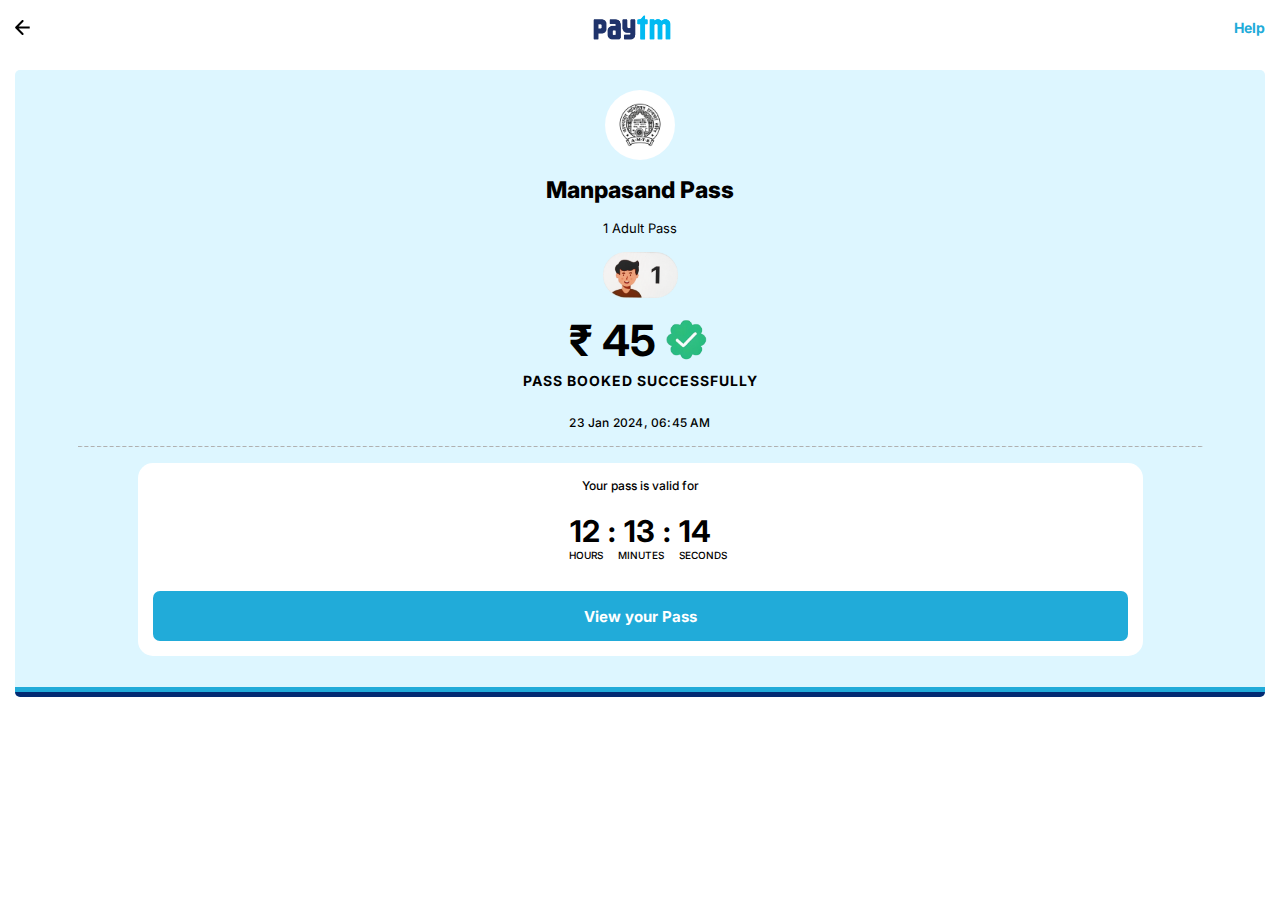
==== index.html @ 37f9fff2 "blue-box-done" ====
<!DOCTYPE html>
<html lang="en">
<head>
    <title>Paytm</title>
    <meta charset="UTF-8">
    <meta name="viewport" content="width=device-width, initial-scale=1.0">
    <link rel="stylesheet" href="styles.css">
    <link rel="shortcut icon" type="image/x-icon" href="assets/icon.png"/>
    <link rel="preconnect" href="https://fonts.googleapis.com">
    <link rel="preconnect" href="https://fonts.gstatic.com" crossorigin>
    <link href="https://fonts.googleapis.com/css2?family=Inter:wght@100;200;300;400;500;600;700;800;900&display=swap" rel="stylesheet">
</head>
<body>
    <header>
        <div class="nav">
            <div></div>
            <div id="fullscreen-btn"></div>
            <div>Help</div>
        </div>
    </header>
    <section>
        <div class="blue-container">
            <div class="amts"></div>
            <div class="manpasand">Manpasand Pass</div>
            <div class="adult">1 Adult Pass</div>
            <div class="user"></div>
            <div class="price">
                <span>₹ 45</span>
                <div class="green-tick"></div>
            </div>
            <div class="pass-booked">PASS BOOKED SUCCESSFULLY</div>
            <div class="date">23 Jan 2024, 06:45 AM</div>
            <div class="line"></div>
            <div class="countdown-box">
                <div class="pass-valid-for">Your pass is valid for</div>
                <div class="timer">
                    <div class="hours">12</div>
                    <div class="colon">:</div>
                    <div class="minutes">13</div>
                    <div class="color">:</div>
                    <div class="seconds">14</div>
                </div>
                <div class="timer-details">
                    <div class="hours">HOURS</div>
                    <div class="minutes">MINUTES</div>
                    <div class="seconds">SECONDS</div>
                </div>
                <div class="view-pass">View your Pass</div>
            </div>
            <div class="rects">
                <div class="last-2nd"></div>
                <div class="last"></div>
            </div>
        </div>
        
        <div class="trip-details"></div>
    </section>
    <script src="/scripts.js"></script>
</body>
</html>
---- styles.css ----
:root {
    --blue1: #ddf6ff;
    --blue2: #21abd9;
    --blue3: #022a72;
}

body {
    margin: 15px;
    font-family: "Inter", Helvetica, Arial, sans-serif;
    display: flex;
    gap: 30px;
    flex-direction: column;
}

.nav {
    display: flex;
    justify-content: space-between;
}

.nav>div:nth-child(1) {
    width: 15px;
    height: 20px;
    margin: auto 0;
    background-image: url(assets/back.svg);
    background-repeat: no-repeat;
    background-position: center;
    background-size: 100%;
}
.nav>div:nth-child(2) {
    width: 100px;
    height: 25px;
    margin: auto 0;
    background-image: url(assets/paytm.png);
    background-repeat: no-repeat;
    background-position: center;
    background-size: 100%;
}
.nav>div:nth-child(3) {
    font-size: 14px;
    margin: auto 0;
    font-weight: bold; 
    color: var(--blue2);
}


.blue-container {
    width: 100%;
    border-radius: 5px;
    background: var(--blue1);
    display: flex;
    flex-direction: column;
    align-items: center;
    gap: 16px;
    padding-top: 20px;
}

.amts {
    width: 70px;
    height: 70px;
    border-radius: 50%;
    background-color: #fff;
    background-image: url(/assets/amts.png);
    background-size: 80%;
    background-repeat: no-repeat;
    background-position: center;
}

.manpasand {
    font-size: 23px;
    font-weight: 800;
}

.adult {
    font-size: 13px;
}

.user {
    width: 75px;
    height: 46px;
    background-image: url(/assets/user.png);
    background-repeat: no-repeat;
    background-size: 100%;
}

.price {
    display: flex;
    gap: 5px;
    font-size: 43px;
    font-weight: 700;
}

.green-tick {
    height: 50px;
    width: 50px;
    background-image: url(/assets/green-tick.png);
    background-repeat: no-repeat;
    background-position: center;
    background-size: 90%;
}

.pass-booked {
    font-size: 14px;
    font-weight: 700;
    letter-spacing: 1px;
    margin-top: -10px;
}

.date {
    font-size: 12px;
    font-weight: 500;
    letter-spacing: 0.2px;
    margin-top: 10px;
}

.line {
    height: 1.2px;
    width: 90%;
    background-image: url(/assets/dash.png);
    background-size: auto 100%;
}

.countdown-box {
    display: flex;
    flex-direction: column;
    align-items: center;
    width: 78%;
    background: #fff;
    border-radius: 15px;
    padding: 15px;
}

.pass-valid-for {
    font-size: 12px;
    font-weight: 500;
}

.timer {
    padding-top: 20px;
    display: flex;
    gap: 8px;
    font-size: 30px;
    font-weight: 700;
}
.timer-details {
    display: flex;
    gap: 15px;
    font-size: 10px;
    font-weight: 500;
    margin-right: -15px;
}

.view-pass {
    margin-top: 30px;
    font-size: 15px;
    font-weight: 700;
    height: 50px;
    width: 100%;
    color: #fff;
    display: flex;
    align-items: center;
    justify-content: center;
    background-color: var(--blue2);
    border-radius: 7px;
}

.rects {
    margin-top: 15px;
    display: flex;
    flex-direction: column;
    align-items: center;
    width: 100%;
    height: auto;
}

.last-2nd {
    height: 5px;
    width: 100%;
    background-color: var(--blue2);
}

.last {
    height: 5px;
    width: 100%;
    background-color: var(--blue3);
    border-radius: 0 0 5px 5px;
}
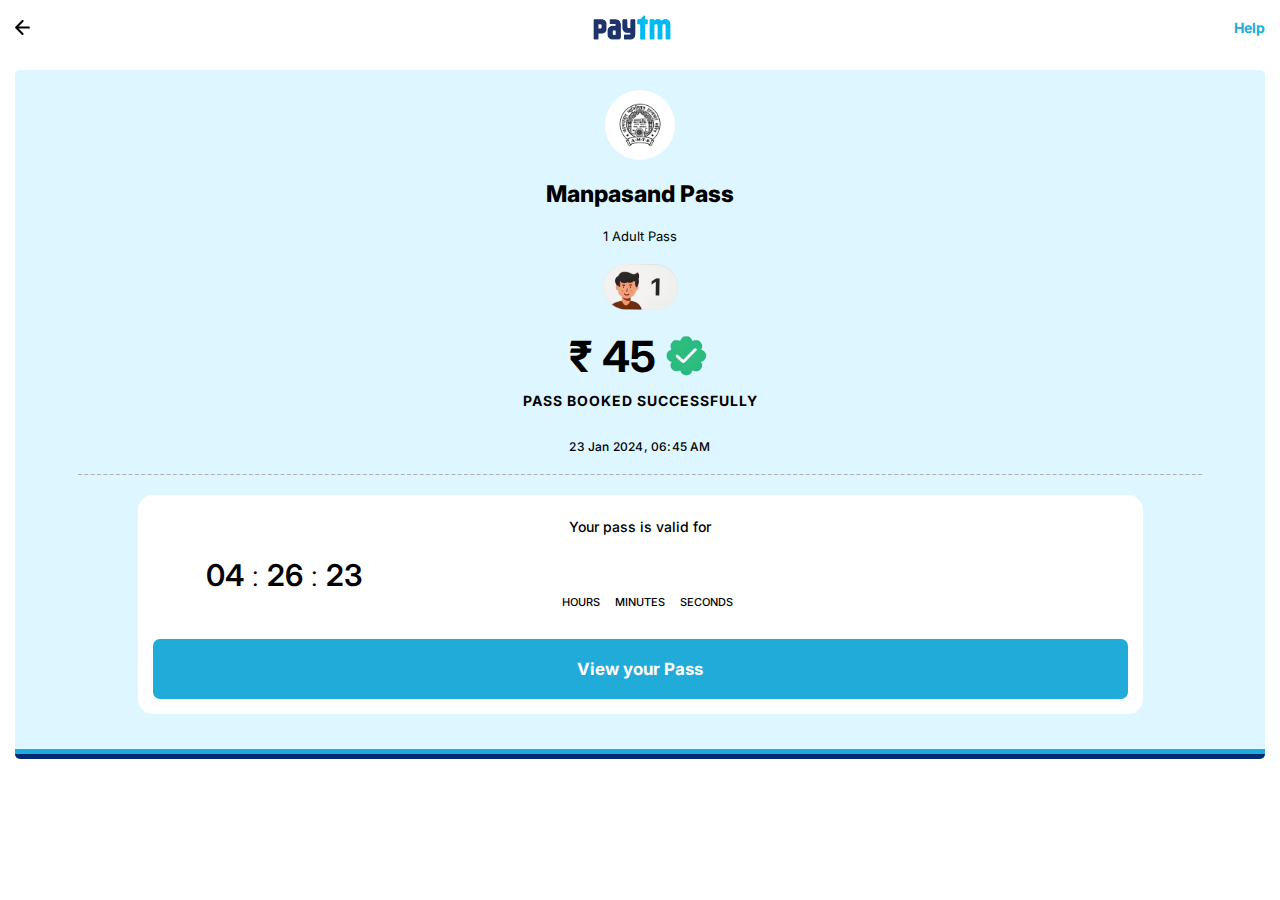
==== commit 4e95b09b: "test" ====
--- a/index.html
+++ b/index.html
@@ -34,11 +34,11 @@
             <div class="countdown-box">
                 <div class="pass-valid-for">Your pass is valid for</div>
                 <div class="timer">
-                    <div class="hours">12</div>
+                    <div class="hours" id="hours">12</div>
                     <div class="colon">:</div>
-                    <div class="minutes">13</div>
-                    <div class="color">:</div>
-                    <div class="seconds">14</div>
+                    <div class="minutes" id="minutes">13</div>
+                    <div class="colon">:</div>
+                    <div class="seconds" id="seconds">14</div>
                 </div>
                 <div class="timer-details">
                     <div class="hours">HOURS</div>
--- a/styles.css
+++ b/styles.css
@@ -50,7 +50,7 @@
     display: flex;
     flex-direction: column;
     align-items: center;
-    gap: 16px;
+    gap: 20px;
     padding-top: 20px;
 }
 
@@ -120,6 +120,7 @@
 }
 
 .countdown-box {
+    position: relative;
     display: flex;
     flex-direction: column;
     align-items: center;
@@ -127,33 +128,41 @@
     background: #fff;
     border-radius: 15px;
     padding: 15px;
+    padding-top: 23px;
 }
 
 .pass-valid-for {
-    font-size: 12px;
+    font-size: 14px;
     font-weight: 500;
 }
 
 .timer {
-    padding-top: 20px;
+    position: absolute;
+    left: 68px;
+    top: 40px;
+    padding-top: 22px;
     display: flex;
     gap: 8px;
     font-size: 30px;
-    font-weight: 700;
+    font-weight: 600;
+}
+.colon {
+    font-weight: 300;
 }
 .timer-details {
     display: flex;
     gap: 15px;
-    font-size: 10px;
+    font-size: 11px;
     font-weight: 500;
+    margin-top: 60px;
     margin-right: -15px;
 }
 
 .view-pass {
     margin-top: 30px;
-    font-size: 15px;
+    font-size: 17px;
     font-weight: 700;
-    height: 50px;
+    height: 60px;
     width: 100%;
     color: #fff;
     display: flex;
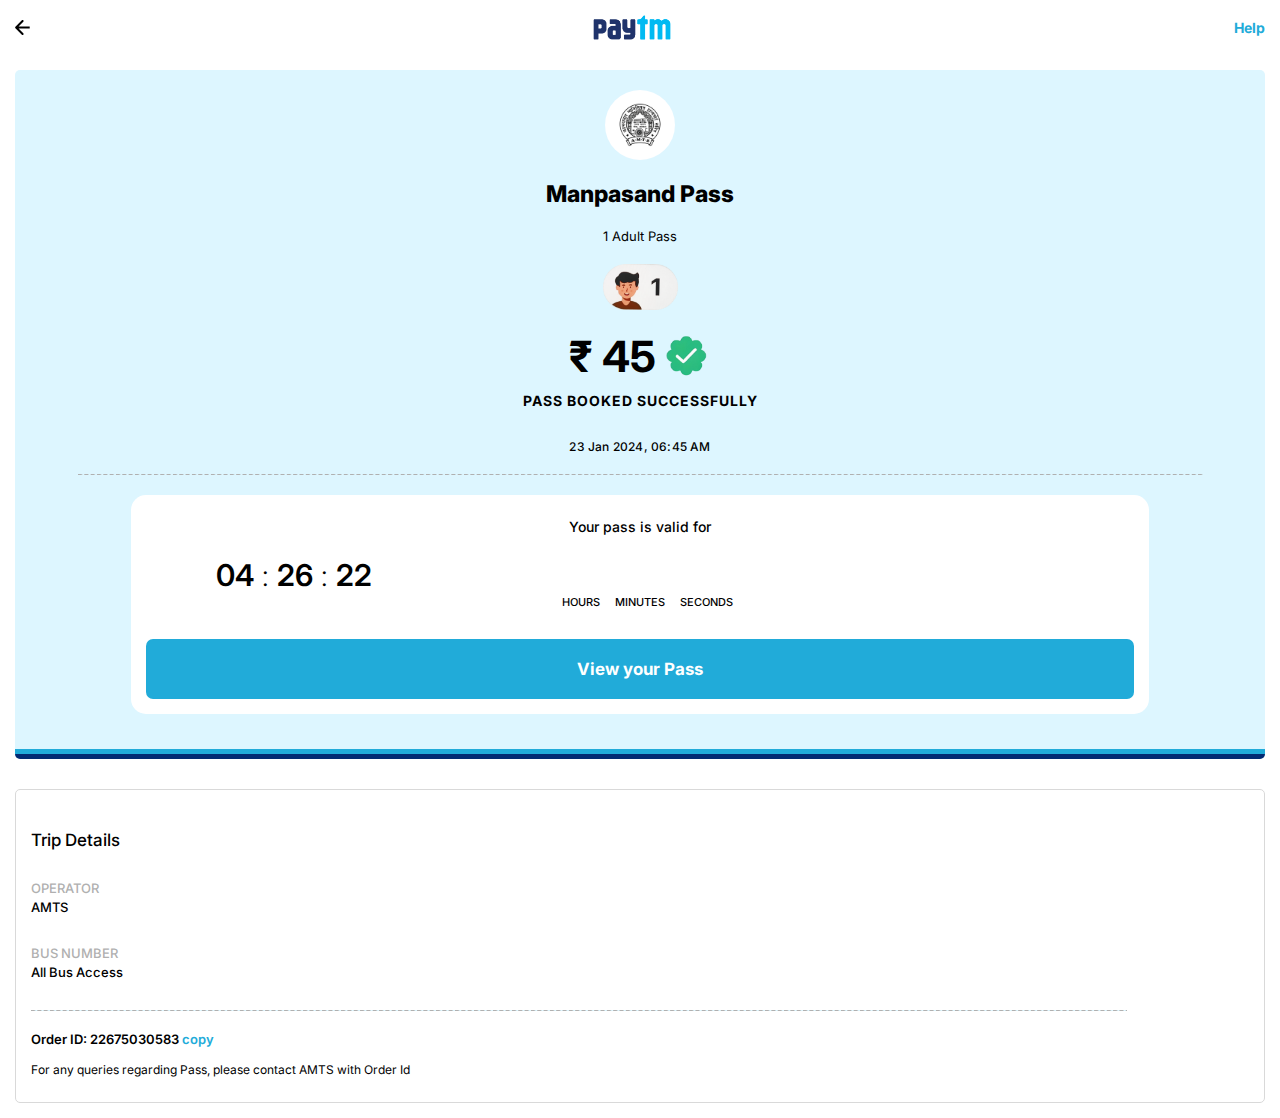
==== commit 90dec5db: "trip-details" ====
--- a/index.html
+++ b/index.html
@@ -53,7 +53,24 @@
             </div>
         </div>
         
-        <div class="trip-details"></div>
+        <div class="trip-details">
+            <div class="heading-trip">Trip Details</div>
+            <div class="operator">
+                <div class="operator-title">OPERATOR</div>
+                <div class="operator-name">AMTS</div>
+            </div>
+            <div class="operator">
+                <div class="operator-title">BUS NUMBER</div>
+                <div class="operator-name">All Bus Access</div>
+            </div>
+            <div class="final-trip-div">
+                <div class="line"></div>
+                <div class="order">
+                    <div class="order-id">Order ID: 22675030583 <span style="color: var(--blue2) !important;">copy</span></div>
+                    <div class="order-support">For any queries regarding Pass, please contact AMTS with Order Id</div>
+                </div>
+            </div>
+        </div>
     </section>
     <script src="/scripts.js"></script>
 </body>
--- a/styles.css
+++ b/styles.css
@@ -124,7 +124,7 @@
     display: flex;
     flex-direction: column;
     align-items: center;
-    width: 78%;
+    width: 79%;
     background: #fff;
     border-radius: 15px;
     padding: 15px;
@@ -138,7 +138,7 @@
 
 .timer {
     position: absolute;
-    left: 68px;
+    left: 85px;
     top: 40px;
     padding-top: 22px;
     display: flex;
@@ -192,4 +192,54 @@
     width: 100%;
     background-color: var(--blue3);
     border-radius: 0 0 5px 5px;
+}
+
+
+.trip-details {
+    display: flex;
+    flex-direction: column;
+    padding: 15px;
+    padding-top: 40px;
+    border: 1px solid #d9d9d9;
+    margin-top: 30px;
+    border-radius: 5px;
+    gap: 30px;
+}
+
+.heading-trip {
+    font-size: 17px;
+    font-weight: 500;
+}
+
+.operator {
+    display: flex;
+    flex-direction: column;
+    gap: 3px;
+    font-size: 13px;
+    font-weight: 500;
+}
+
+.operator-title {
+    color: #b0b0b0;
+}
+
+.final-trip-div {
+    display: flex;
+    flex-direction: column;
+    gap: 20px;
+}
+
+.order {
+    width: 85%;
+    display: flex;
+    flex-direction: column;
+    gap: 15px;
+    font-size: 13px;
+    font-weight: 600;
+    margin-bottom: 10px;
+}
+
+.order-support {
+    font-size: 12px;
+    font-weight: 400;
 }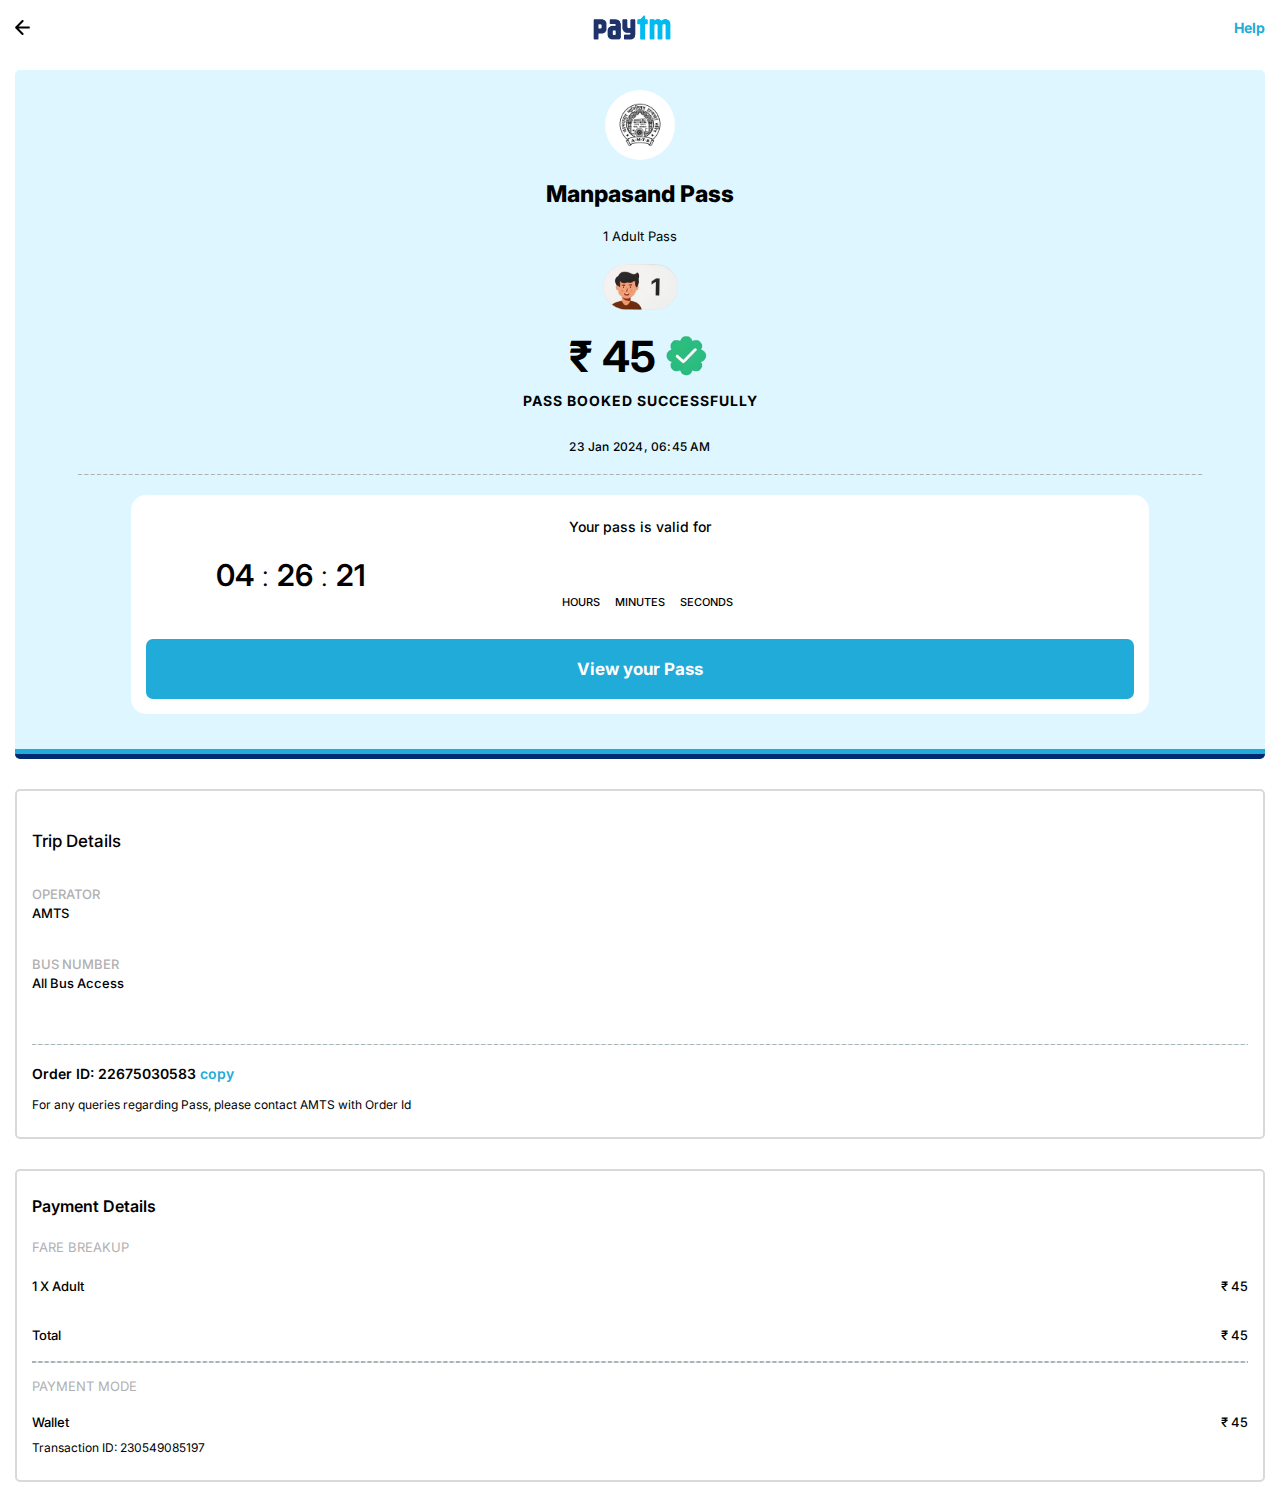
==== commit 2f380e43: "done-maybe" ====
--- a/index.html
+++ b/index.html
@@ -30,7 +30,7 @@
             </div>
             <div class="pass-booked">PASS BOOKED SUCCESSFULLY</div>
             <div class="date">23 Jan 2024, 06:45 AM</div>
-            <div class="line"></div>
+            <div class="line" style="width: 90%;"></div>
             <div class="countdown-box">
                 <div class="pass-valid-for">Your pass is valid for</div>
                 <div class="timer">
@@ -71,6 +71,30 @@
                 </div>
             </div>
         </div>
+
+        <div class="payment">
+            <div class="heading-payment">Payment Details</div>
+            <div class="operator-title">FARE BREAKUP</div>
+            <div class="tickets">
+                <div class="1xadult">1 X Adult</div>
+                <div class="45rs">₹ 45</div>
+            </div>
+            <div class="tickets" style="margin-top: 10px;">
+                <div class="1xadult">Total</div>
+                <div class="45rs">₹ 45</div>
+            </div>
+            <div class="final-payment-div">
+                <div class="line" style="margin-top: -5px;margin-bottom: 5px;"></div>
+                <div class="operator-title">PAYMENT MODE</div>
+                <div class="tickets" style="margin-top: 10px;">
+                    <div class="1xadult">Wallet</div>
+                    <div class="45rs">₹ 45</div>
+                </div>
+                <div class="order">
+                    <div class="order-support">Transaction ID: 230549085197</div>
+                </div>
+            </div>
+        </div>
     </section>
     <script src="/scripts.js"></script>
 </body>
--- a/styles.css
+++ b/styles.css
@@ -114,9 +114,10 @@
 
 .line {
     height: 1.2px;
-    width: 90%;
+    width: 100%;
     background-image: url(/assets/dash.png);
     background-size: auto 100%;
+    margin: auto;
 }
 
 .countdown-box {
@@ -200,10 +201,10 @@
     flex-direction: column;
     padding: 15px;
     padding-top: 40px;
-    border: 1px solid #d9d9d9;
+    border: 2px solid #d9d9d9;
     margin-top: 30px;
     border-radius: 5px;
-    gap: 30px;
+    gap: 35px;
 }
 
 .heading-trip {
@@ -220,6 +221,7 @@
 }
 
 .operator-title {
+    font-size: 13px;
     color: #b0b0b0;
 }
 
@@ -227,6 +229,7 @@
     display: flex;
     flex-direction: column;
     gap: 20px;
+    margin-top: 18px;
 }
 
 .order {
@@ -234,7 +237,7 @@
     display: flex;
     flex-direction: column;
     gap: 15px;
-    font-size: 13px;
+    font-size: 14px;
     font-weight: 600;
     margin-bottom: 10px;
 }
@@ -242,4 +245,32 @@
 .order-support {
     font-size: 12px;
     font-weight: 400;
+}
+
+.payment {
+    display: flex;
+    flex-direction: column;
+    padding: 15px;
+    padding-top: 25px;
+    border: 2px solid #d9d9d9;
+    margin-top: 30px;
+    border-radius: 5px;
+    gap: 23px;
+}
+
+.heading-payment {
+    font-weight: 600;
+}
+
+.tickets {
+    display: flex;
+    font-size: 13px;
+    font-weight: 500;
+    justify-content: space-between;
+}
+
+.final-payment-div {
+    display: flex;
+    flex-direction: column;
+    gap: 10px;
 }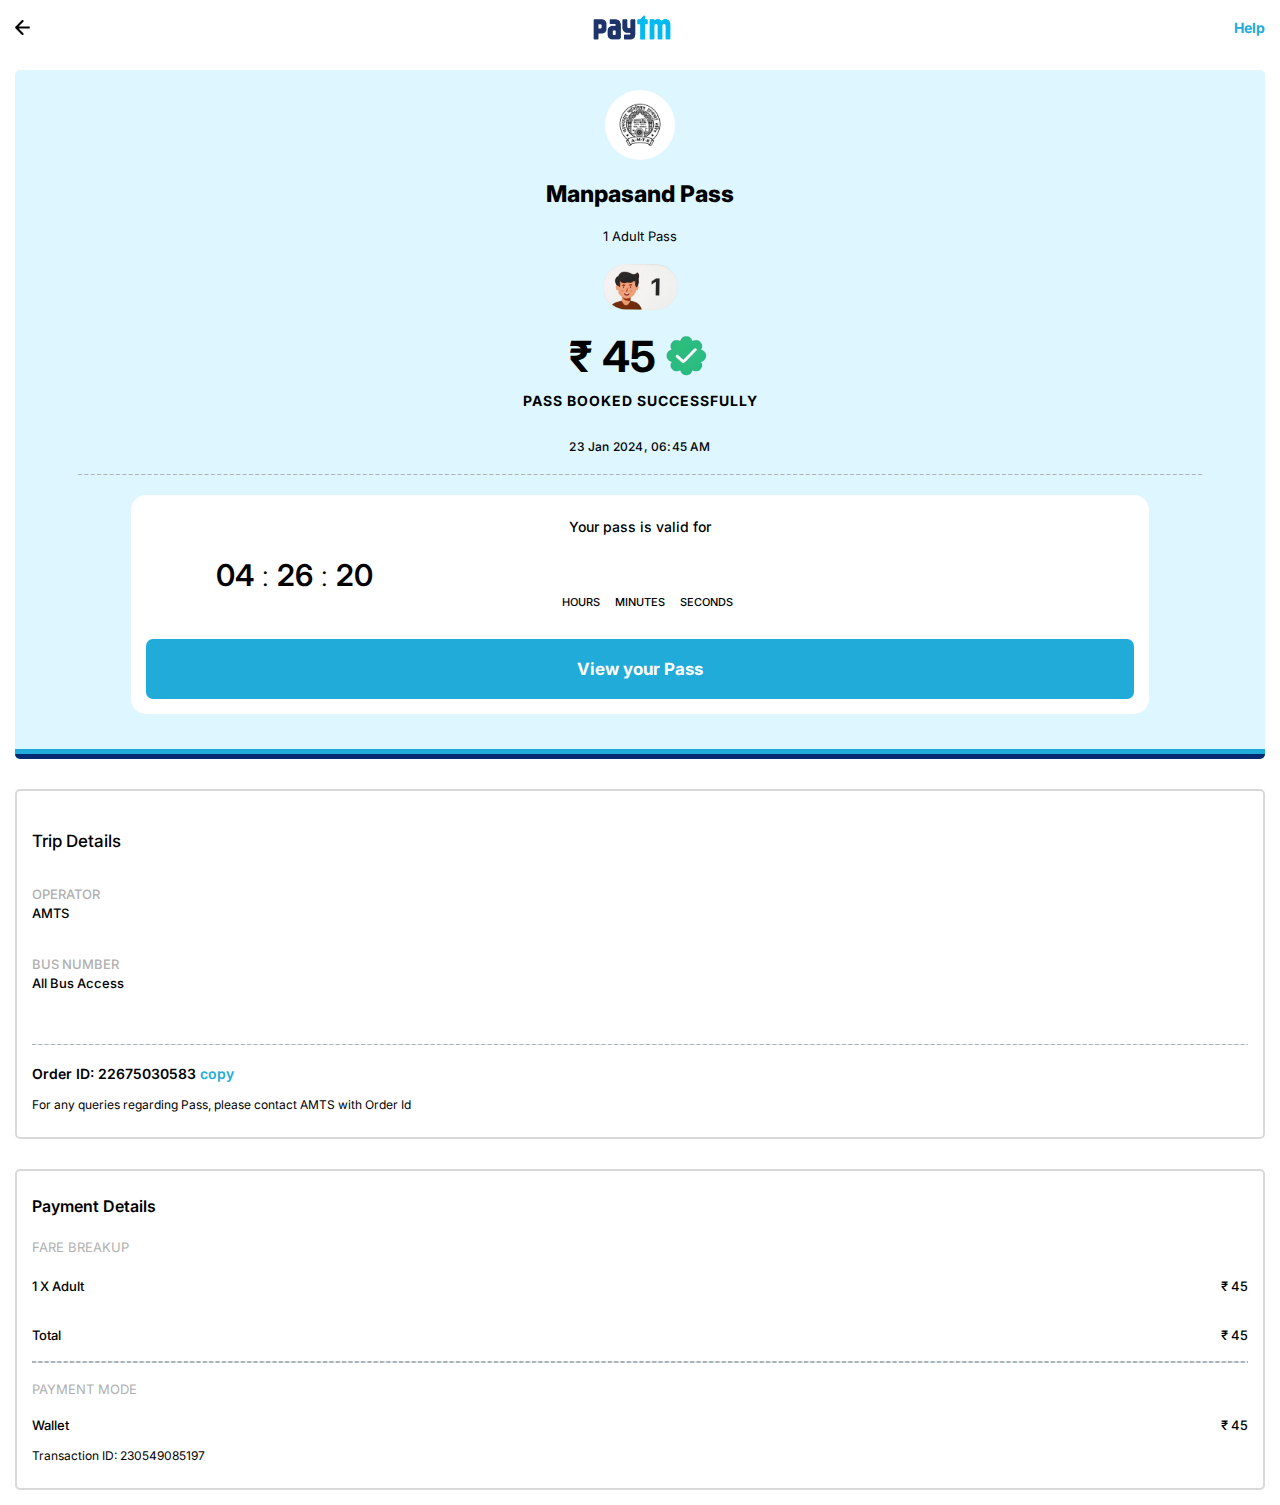
==== commit 73eb8f18: "maybe-done" ====
--- a/index.html
+++ b/index.html
@@ -84,9 +84,9 @@
                 <div class="45rs">₹ 45</div>
             </div>
             <div class="final-payment-div">
-                <div class="line" style="margin-top: -5px;margin-bottom: 5px;"></div>
+                <div class="line" style="margin-top: -5px;margin-bottom: 8px;"></div>
                 <div class="operator-title">PAYMENT MODE</div>
-                <div class="tickets" style="margin-top: 10px;">
+                <div class="tickets" style="margin-top: 10px; margin-bottom:5px;">
                     <div class="1xadult">Wallet</div>
                     <div class="45rs">₹ 45</div>
                 </div>
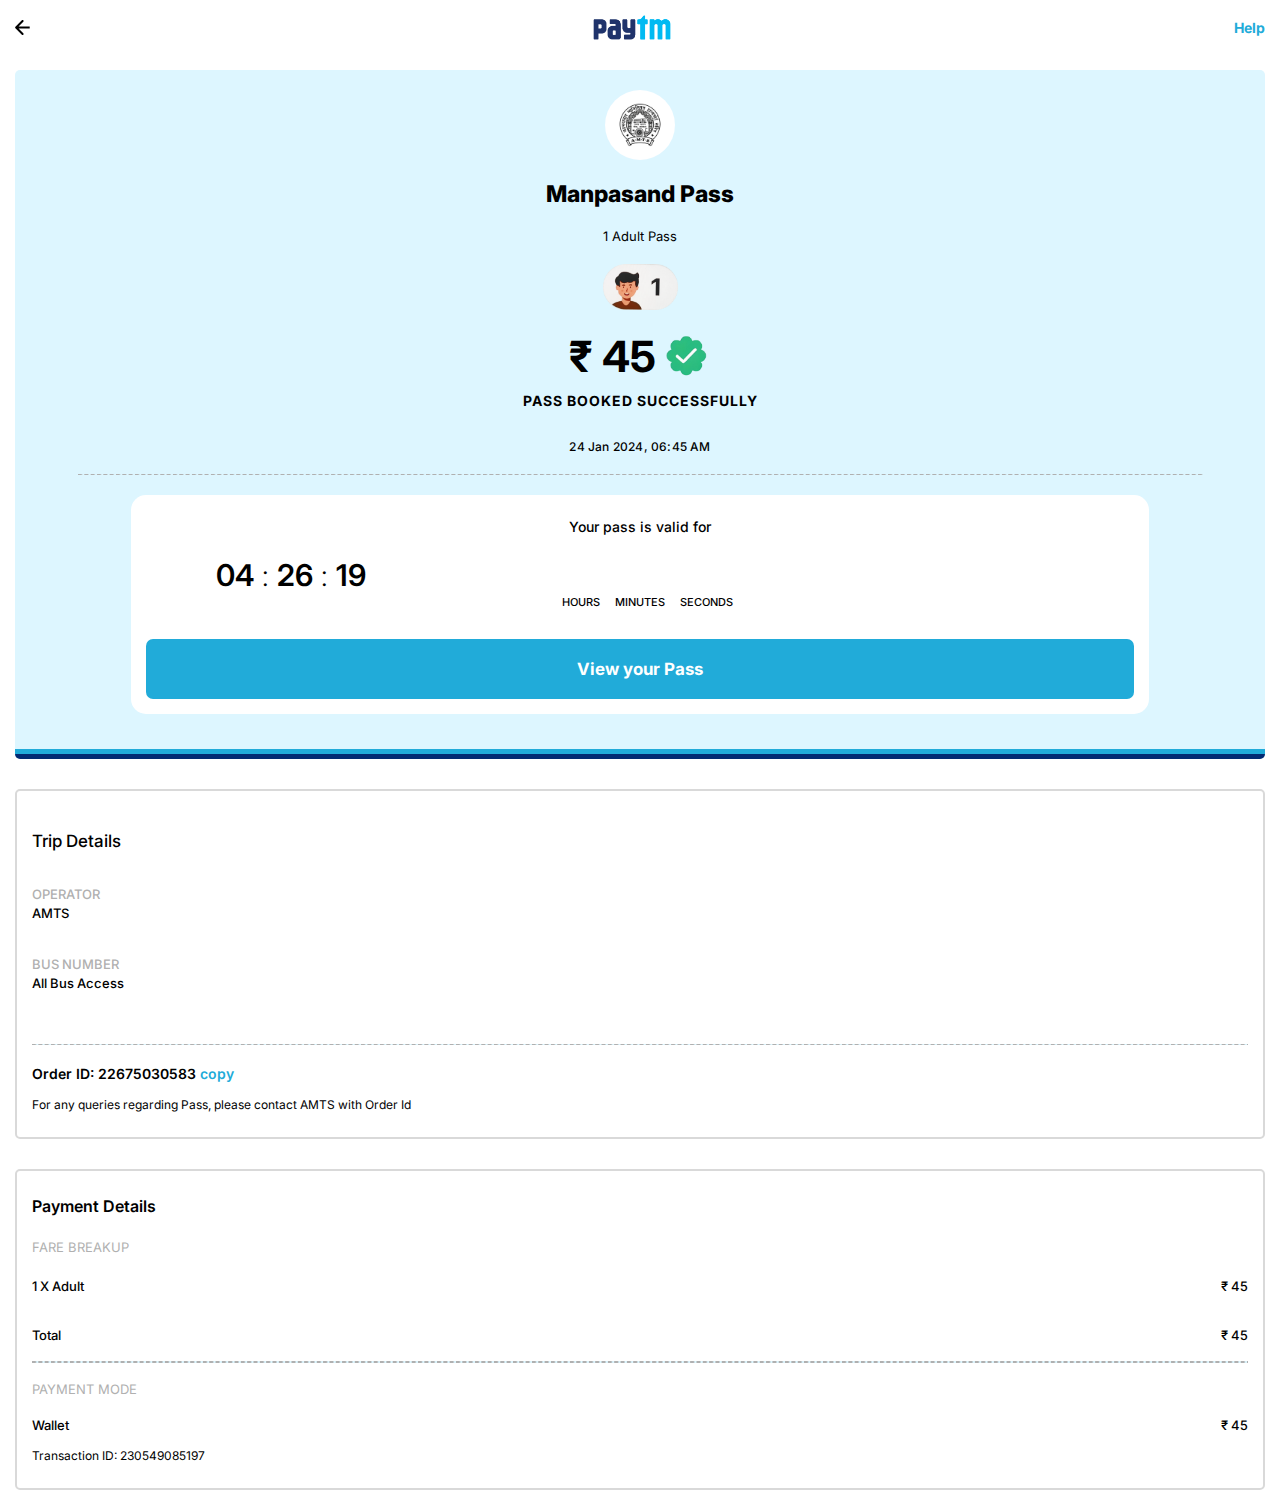
==== commit d129343f: "automatic-date-adjust" ====
--- a/index.html
+++ b/index.html
@@ -29,7 +29,7 @@
                 <div class="green-tick"></div>
             </div>
             <div class="pass-booked">PASS BOOKED SUCCESSFULLY</div>
-            <div class="date">23 Jan 2024, 06:45 AM</div>
+            <div class="date"><span id="date"></span> Jan 2024, 06:45 AM</div>
             <div class="line" style="width: 90%;"></div>
             <div class="countdown-box">
                 <div class="pass-valid-for">Your pass is valid for</div>
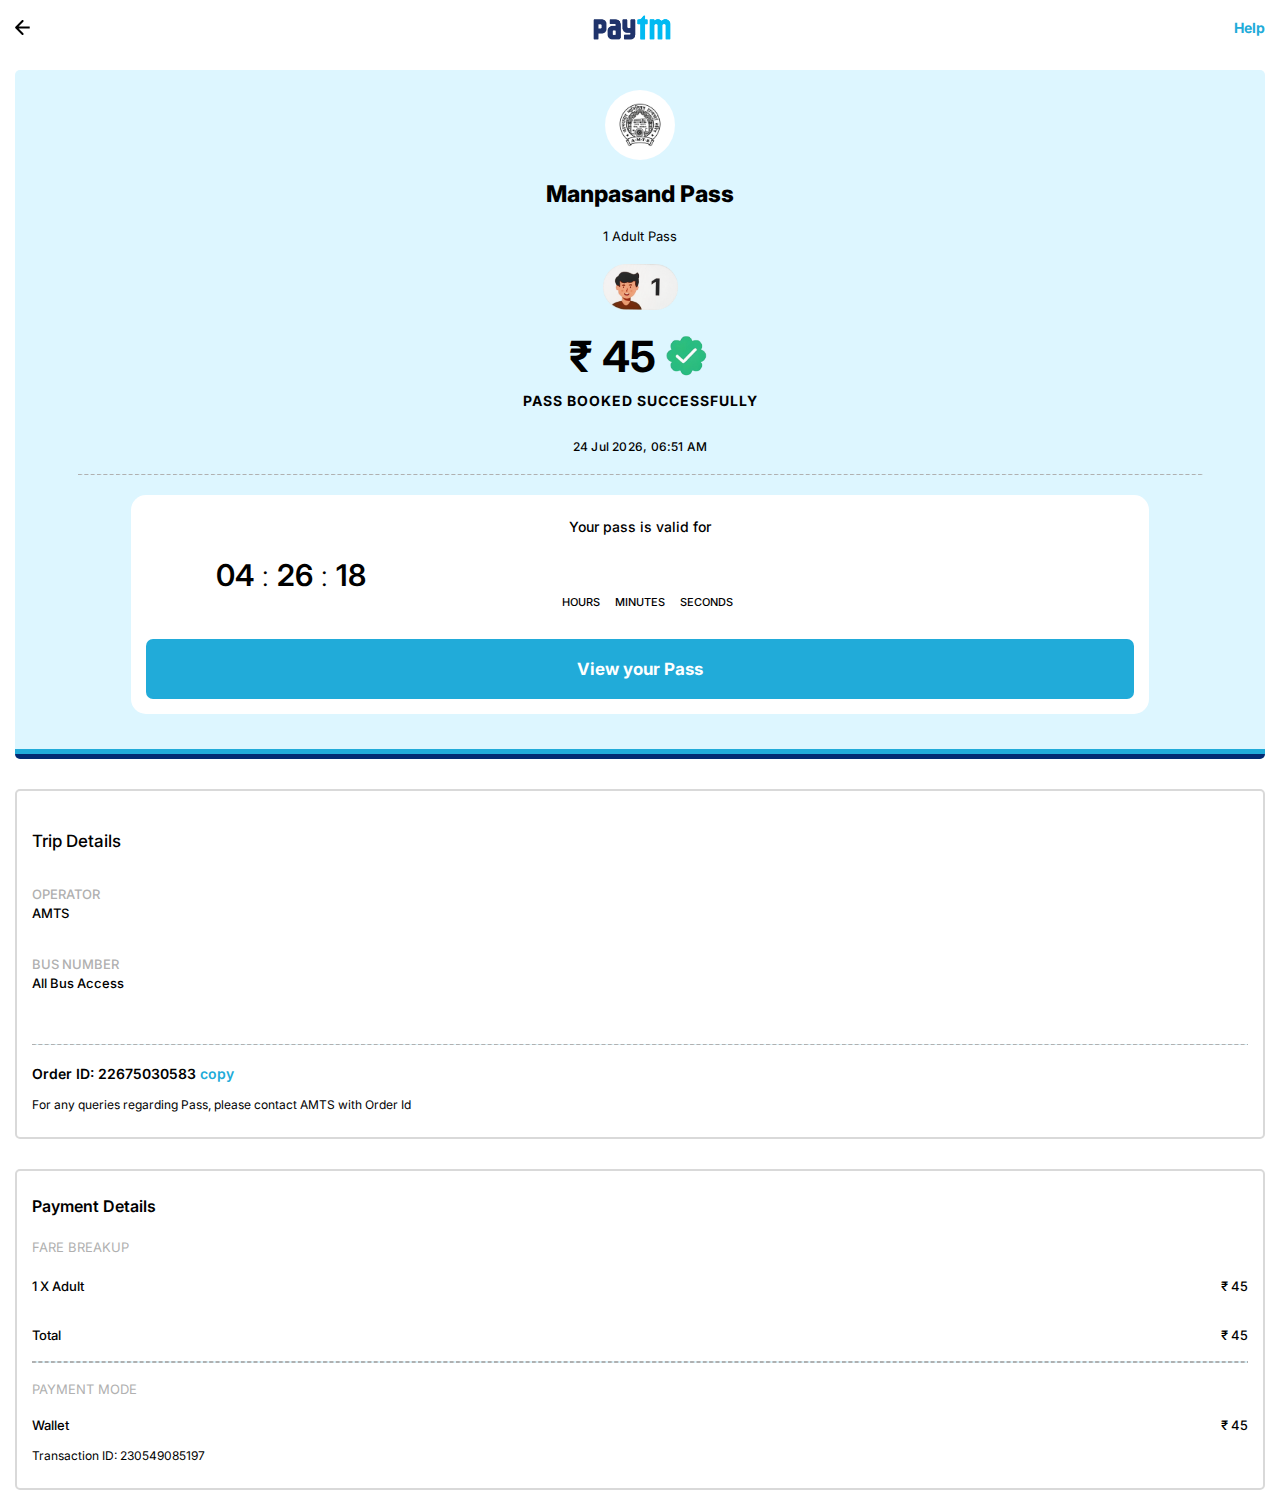
==== commit f6fc7b63: "automatic-date-adjust" ====
--- a/index.html
+++ b/index.html
@@ -29,7 +29,7 @@
                 <div class="green-tick"></div>
             </div>
             <div class="pass-booked">PASS BOOKED SUCCESSFULLY</div>
-            <div class="date"><span id="date"></span> Jan 2024, 06:45 AM</div>
+            <div class="date"><span id="date"></span> <span id="month"></span> <span id="year"></span>, 06:51 AM</div>
             <div class="line" style="width: 90%;"></div>
             <div class="countdown-box">
                 <div class="pass-valid-for">Your pass is valid for</div>
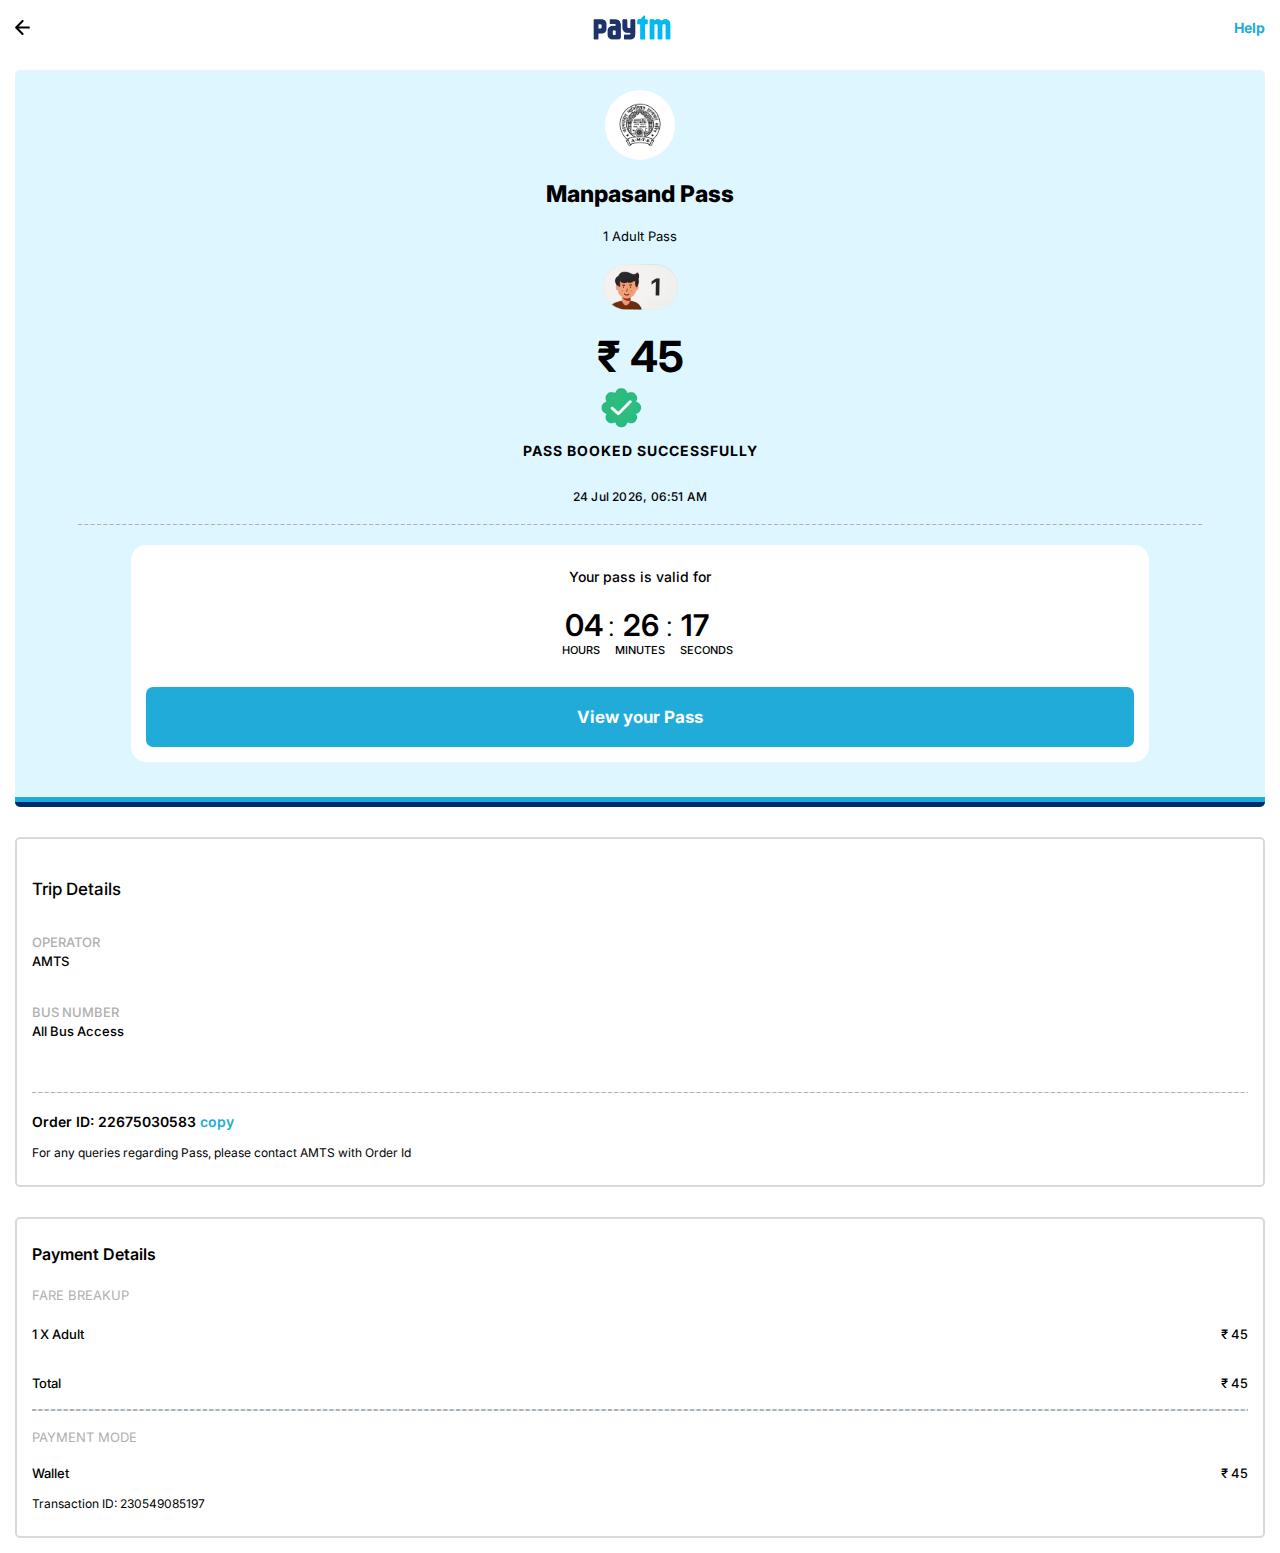
==== commit d5eed8db: "update html" ====
--- a/index.html
+++ b/index.html
@@ -25,7 +25,7 @@
             <div class="adult">1 Adult Pass</div>
             <div class="user"></div>
             <div class="price">
-                <span>₹ 45</span>
+                <span>₹ <span class="multi-price">45<span></span>
                 <div class="green-tick"></div>
             </div>
             <div class="pass-booked">PASS BOOKED SUCCESSFULLY</div>
@@ -77,18 +77,18 @@
             <div class="operator-title">FARE BREAKUP</div>
             <div class="tickets">
                 <div class="1xadult">1 X Adult</div>
-                <div class="45rs">₹ 45</div>
+                <div class="45rs">₹ <span class="multi-price">45<span></div>
             </div>
             <div class="tickets" style="margin-top: 10px;">
                 <div class="1xadult">Total</div>
-                <div class="45rs">₹ 45</div>
+                <div class="45rs">₹ <span class="multi-price">45<span></div>
             </div>
             <div class="final-payment-div">
                 <div class="line" style="margin-top: -5px;margin-bottom: 8px;"></div>
                 <div class="operator-title">PAYMENT MODE</div>
                 <div class="tickets" style="margin-top: 10px; margin-bottom:5px;">
                     <div class="1xadult">Wallet</div>
-                    <div class="45rs">₹ 45</div>
+                    <div class="45rs">₹ <span class="multi-price">45<span></div>
                 </div>
                 <div class="order">
                     <div class="order-support">Transaction ID: 230549085197</div>
--- a/styles.css
+++ b/styles.css
@@ -121,7 +121,6 @@
 }
 
 .countdown-box {
-    position: relative;
     display: flex;
     flex-direction: column;
     align-items: center;
@@ -138,9 +137,6 @@
 }
 
 .timer {
-    position: absolute;
-    left: 85px;
-    top: 40px;
     padding-top: 22px;
     display: flex;
     gap: 8px;
@@ -150,15 +146,25 @@
 .colon {
     font-weight: 300;
 }
+
 .timer-details {
     display: flex;
+    justify-content:center;
     gap: 15px;
     font-size: 11px;
     font-weight: 500;
-    margin-top: 60px;
     margin-right: -15px;
 }
 
+.timer>div:nth-child(odd) {
+    width:35px;
+}
+.hours {
+    text-align:right;
+}
+.minutes {
+    text-align:center;
+}
 .view-pass {
     margin-top: 30px;
     font-size: 17px;
